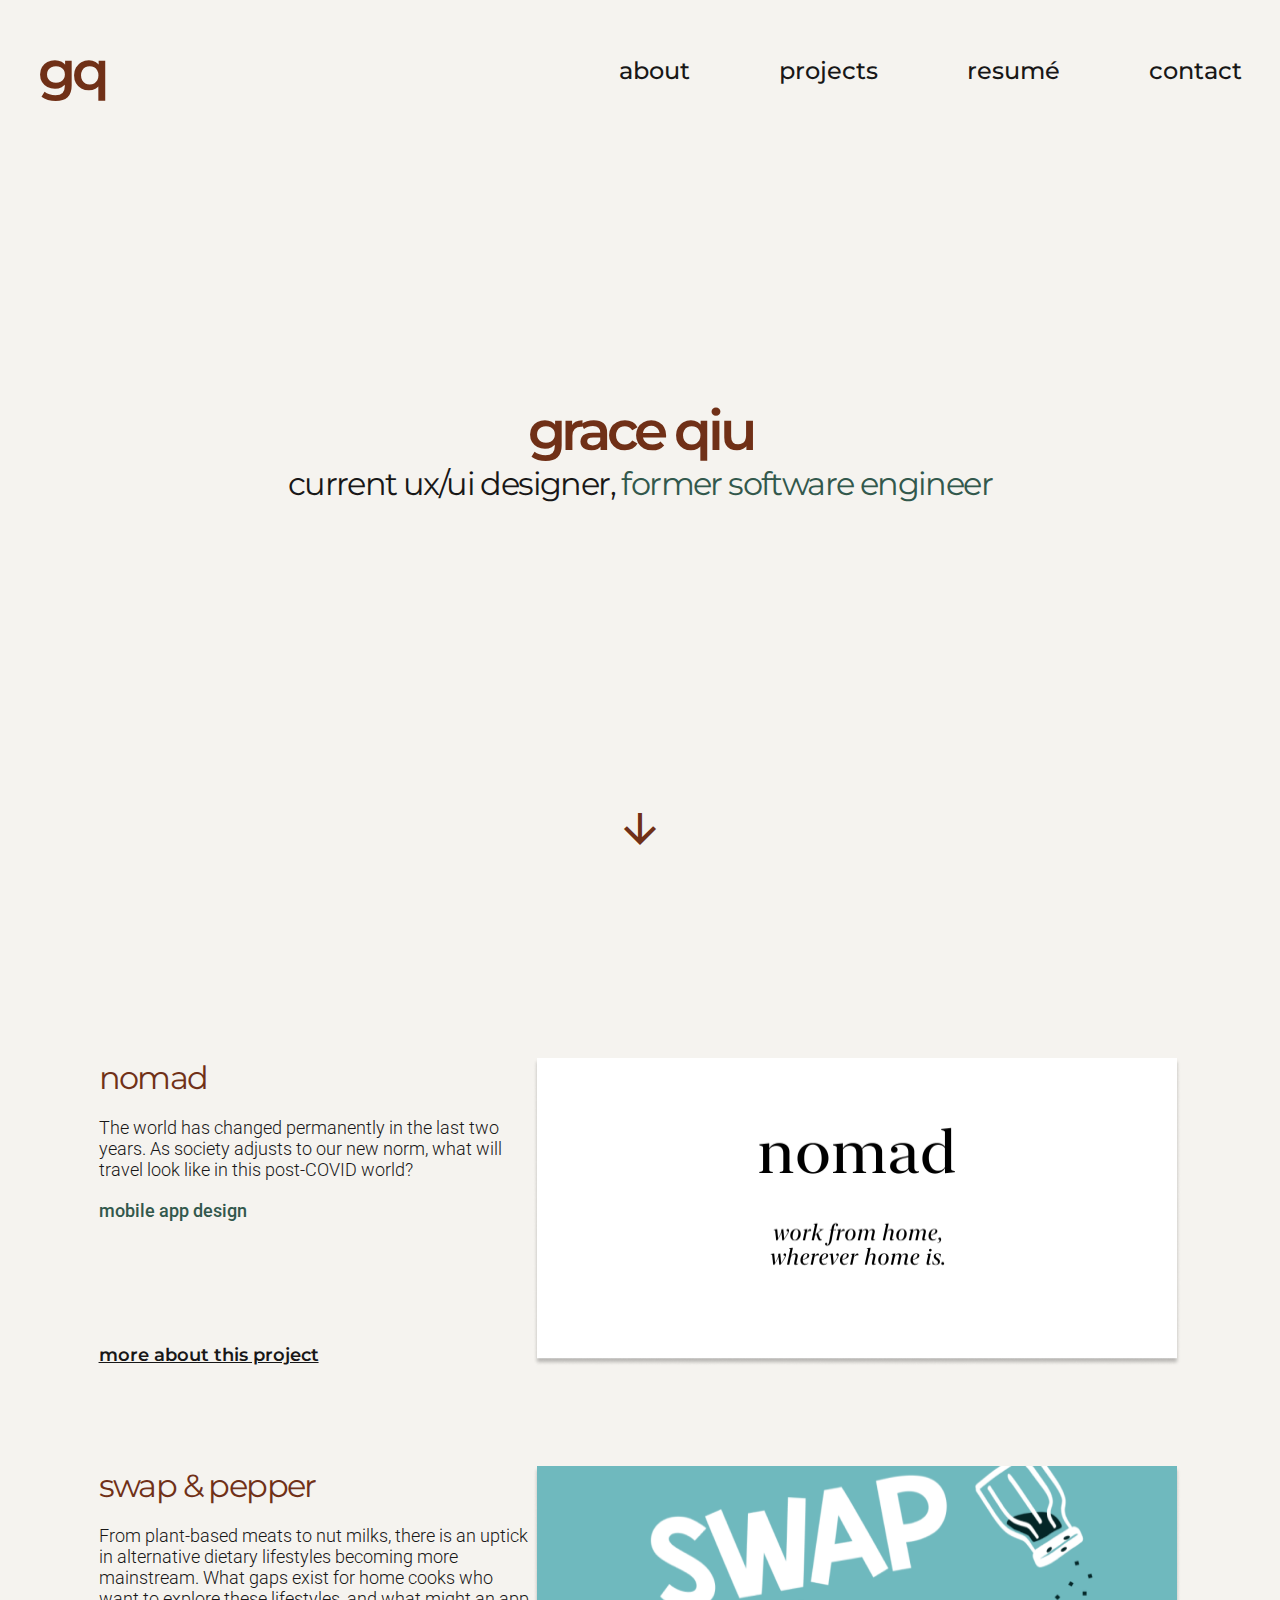
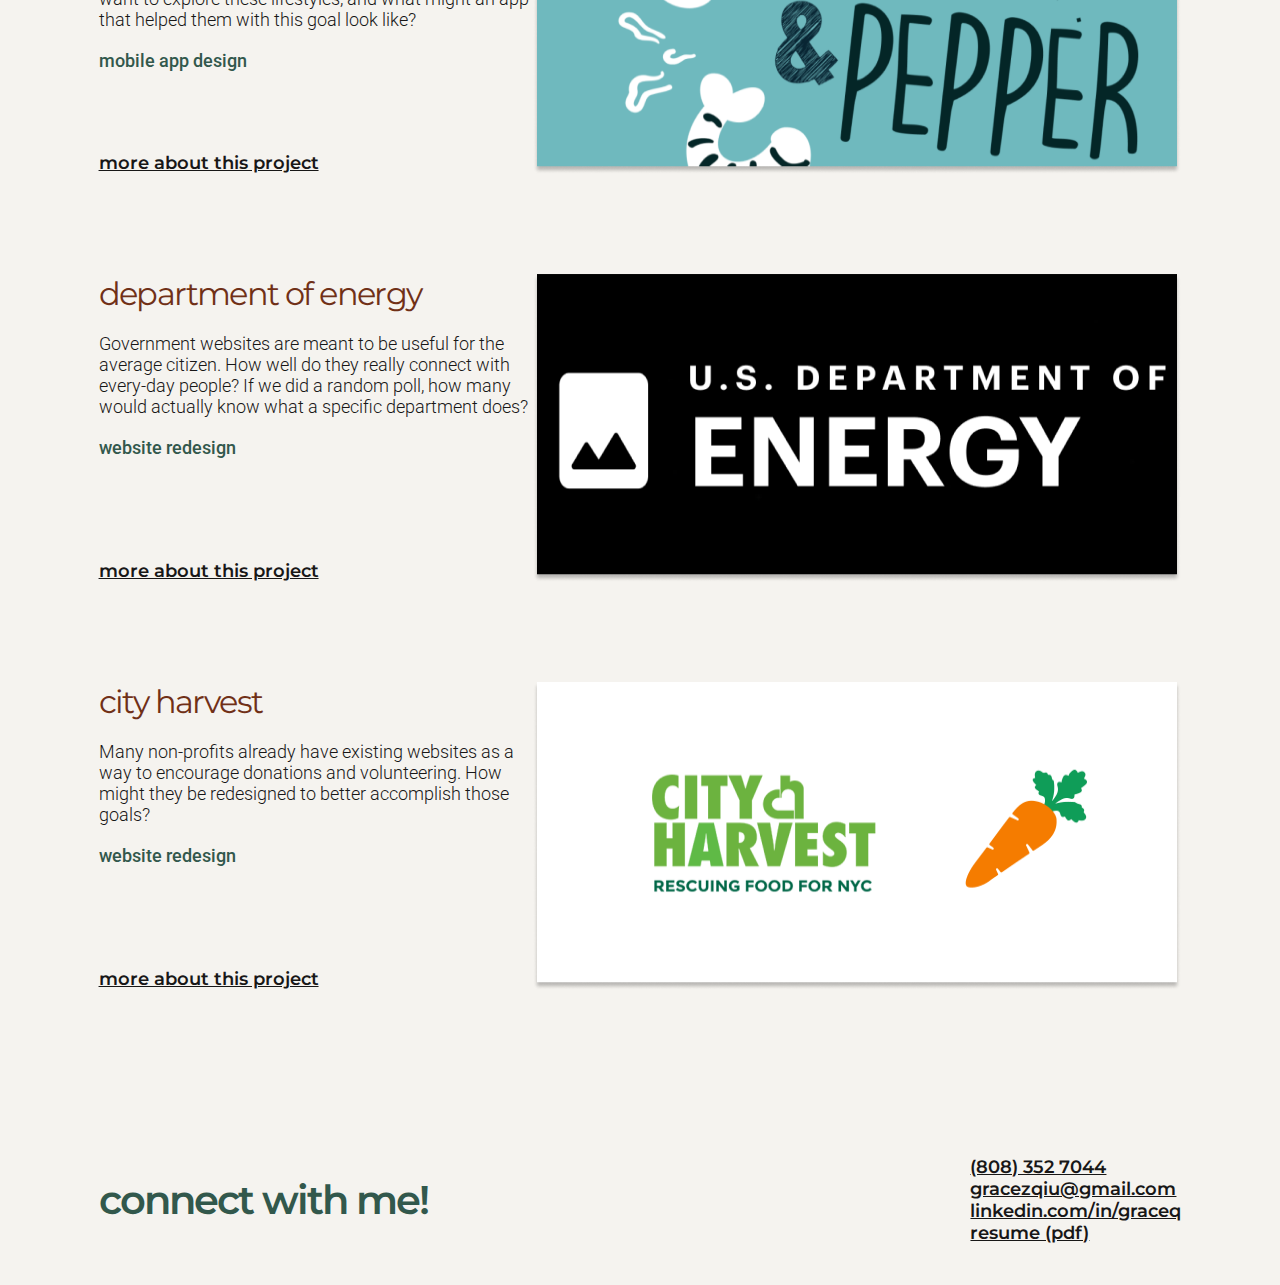
==== docs/index.html @ 5246bed5 "Updated footer with Resume link and enabled other links" ====
<!DOCTYPE html>
<html lang="en">

<html>
<head>
    <title>Grace Qiu's Portfolio</title>
    <link rel="preconnect" href="https://fonts.googleapis.com">
    <link rel="preconnect" href="https://fonts.gstatic.com" crossorigin>
    <link href="https://fonts.googleapis.com/css2?family=Montserrat:wght@400;500;600&family=Roboto:wght@300;500&display=swap" rel="stylesheet">
    <link href="https://fonts.googleapis.com/icon?family=Material+Icons" rel="stylesheet">
    <link rel="stylesheet" href="CSS/style.css">
</head>

<body>
    <header>
        <a href="index.html"><h1 class="altTextPrimary">gq</h1></a>
        <ul id="primaryNav">
            <li><a href="about.html">About</a></li>
            <li><a>Projects</a></li>
            <li><a>Resumé</a></li>
            <li><a>Contact</a></li>
        </ul>
    </header>

    <div id="container">
        <section class="fullPageSection" id="homeHero">
            <div class="absoluteCenteredContent">
                <h1 class="altTextPrimary">Grace Qiu</h1>
                <h2>Current UX/UI Designer,<span class="altTextSecondary"> Former Software Engineer</span></h2>
            </div>
            <a class="arrowLink" id="homeArrowLink" href="#projects">
                <span class="material-icons md-48">arrow_downward</span>
                <span class="arrowLinkText">see projects</span>
            </a>
        </section>

        <section id="projects">
            <div class="projectCard">
                <div class="projectText">
                    <div class="projectDesc">
                        <h2 class="altTextPrimary">Nomad</h2>
                        <p>The world has changed permanently in the last two years. As society adjusts to our new norm, what will travel look like in this post-COVID world?</p>
                        <p class="bodySubtext">Mobile App Design</p>
                    </div>
                    <a>More About This Project</a>
                </div>
                <img src="Images/Thumbnail-1.png">
            </div>

            <div class="projectCard">
                <div class="projectText">
                    <div class="projectDesc">
                        <h2 class="altTextPrimary">Swap & Pepper</h2>
                        <p>From plant-based meats to nut milks, there is an uptick in alternative dietary lifestyles becoming more mainstream. What gaps exist for home cooks who want to explore these lifestyles, and what might an app that helped them with this goal look like?</p>
                        <p class="bodySubtext">Mobile App Design</p>
                    </div>
                    <a>More About This Project</a>
                </div>
                <img src="Images/Thumbnail-2.png">
            </div>

            <div class="projectCard">
                <div class="projectText">
                    <div class="projectDesc">
                        <h2 class="altTextPrimary">Department of Energy</h2>
                        <p>Government websites are meant to be useful for the average citizen. How well do they really connect with every-day people? If we did a random poll, how many would actually know what a specific department does?</p>
                        <p class="bodySubtext">Website Redesign</p>
                    </div>
                    <a>More About This Project</a>
                </div>
                <img src="Images/Thumbnail-3.png">
            </div>

            <div class="projectCard">
                <div class="projectText">
                    <div class="projectDesc">
                        <h2 class="altTextPrimary">City Harvest</h2>
                        <p>Many non-profits already have existing websites as a way to encourage donations and volunteering. How might they be redesigned to better accomplish those goals?</p>
                        <p class="bodySubtext">Website Redesign</p>
                    </div>
                    <a>More About This Project</a>
                </div>
                <img src="Images/Thumbnail-4.png">
            </div>
        </section>

        <footer>
            <h1 class="altTextSecondary">Connect with me!</h1>
            <ul id="footerItems">
                <li><a href="tell:808-352-7044">(808) 352 7044</a></li>
                <li><a href="mailto:gracezqiu@gmail.com">gracezqiu@gmail.com</a></li>
                <li><a href="https://www.linkedin.com/in/graceq/">linkedin.com/in/graceq</a></li>
                <li><a href="https://drive.google.com/file/d/1WMXXKdgSUcQDiNePbiqGDJHjfOZGKWMv/view?usp=sharing">resume (pdf)</a></li>
            </ul>
        </footer>
    </div>
</body>
</html>
---- docs/CSS/style.css ----
/* Main */

:root {
    --background: #F5F3EF;
    --accentPrimary: #703017;
    --accentSecondary: #32584C;
    --textColor: #181717;
    --fontPrimary: 'Roboto', sans-serif;
    --fontSecondary: 'Montserrat', sans-serif;
}

body {
    margin: 2% 3%;
    background-color: var(--background);
}

#container {
    margin: 0% 5%;
}

* {
    scroll-behavior: smooth !important;
}

/* Text  */

h1, h2, p, a {
    color: var(--textColor);
    margin: 0;
}

h1, h2, a {
    font-family: var(--fontSecondary);
    text-transform: lowercase;
}

h1 {
    font-size: 55px;
    font-weight: 600;
    letter-spacing: -0.08em;
}

h2 {
    font-size: 32px;
    font-weight: 400;
    letter-spacing: -0.05em;
}

a {
    font-size: 18px;
    font-weight: 600;
    text-decoration: underline;
}

a:hover {
    color: var(--accentSecondary);
    text-decoration: none;
}

p {
    font-family: var(--fontPrimary);
    font-size: 18px;
    font-weight: 300;
}

ul {
    list-style-type: none;
}

.altTextPrimary {
    color: var(--accentPrimary);   
}

.altTextSecondary {
    color: var(--accentSecondary);   
}

.bodySubtext {
    color: var(--accentSecondary);
    font-weight: 500;
    text-transform: lowercase;
}

/* Arrow Links */

.arrowLink {
    display: flex;
    flex-direction: column-reverse;
    text-align: center;
    text-decoration: none;
    padding-bottom: 5%;
}

.arrowLink .arrowLinkText {
    font-size: 18px;
    font-weight: 600;
    text-decoration: underline;
    color: var(--accentSecondary);
    display: none;
}

.arrowLink .material-icons.md-48 { 
    font-size: 48px; 
    color: var(--accentPrimary);
}

.arrowLink .material-icons.md-48:hover {
    font-size: 36px; 
    color: var(--accentSecondary);
}

.arrowLink .material-icons.md-48:hover + .arrowLinkText {
    display: block;
}

/* Nav */

header {
    display: flex;
    flex-direction: row;
    justify-content: space-between;
    align-items: center;
    width: 100%;
    height: 10vh;
    background-color: var(--background);
    position: fixed;
    z-index: 1;
    top: 0;
    width: 94%;
    padding-top: 2%;
}

header h1:hover{
    color: var(--accentSecondary);
}

header a {
    text-decoration: none;
}

header #primaryNav {
    display: flex;
    flex-direction: row;
    align-items: center;
    justify-content: flex-end;
    gap: 25%;
}

header #primaryNav li a {
    font-size: 24px;
    font-weight: 500;
}

header #primaryNav li a:hover{
    color: var(--accentSecondary);
    text-decoration: underline;
}

/* Full Page Sections */

.fullPageSection {
    height: 98vh;
    display: flex;
    flex-direction: column-reverse; /* for arrow links to align bottom */
}

.fullPageSection .absoluteCenteredContent {
    position: absolute;
    top: 50%;
    left: 50%;
    transform: translate(-50%, -50%);
    width: 84%;
}

/* Home: Hero */

#homeHero {
    text-align: center;
}

/* Home: Projects */

#projects {
    display: flex;
    flex-direction: column;
    gap: 100px;
    padding: 150px 0px 150px 0px;
}

#projects .projectCard {
    display: flex;
    height: 308px;
}

#projects .projectCard .projectText {
    display: flex;
    flex-direction: column;
    justify-content: space-between;
}

#projects .projectCard .projectText .projectDesc {
    display: flex;
    flex-direction: column;
    gap: 20px;
}

#projects .projectCard .projectText .projectDesc .subtext{
    font-size: 14px;
    margin: 0;
}

/* About: Hero */

#aboutHero .absoluteCenteredContent {
    display: flex;
    align-items: center;
    gap: 2%;
}

#aboutHero .absoluteCenteredContent #aboutText{
    height: 410px;
    display: flex;
    flex-direction: column;
    justify-content: space-between;
}

#aboutHero .absoluteCenteredContent img {
    width: 481px;
    height: 410px;
    object-fit: cover;
}

#aboutHero .absoluteCenteredContent #skillsGrid {
    display: grid;
    grid-template-areas: 
    "skillType skillDetails"
    "skillType skillDetails"
    "skillType skillDetails";
    column-gap: 110px;
    row-gap: 10px;
}

#aboutHero .absoluteCenteredContent #skillsGrid p {
    text-transform: lowercase;
}

/* About: Background */

#aboutBackground .absoluteCenteredContent {
    top: 150%;
    text-align: center;
    display: flex;
    flex-direction: column;
    gap: 50px;
}

#aboutBackground .absoluteCenteredContent #backgroundTitle {
    display: flex;
    justify-content: space-between;
}

/* Footer  */

footer {
    width: 100%;
    display: flex;
    flex-direction: row;
    justify-content: space-between;
    align-items: center;
}

footer h1 {
    font-family: var(--fontSecondary);
    font-size: 40px;
    font-weight: 600;
    letter-spacing: -0.05em;
}

#footerItems {
    display: flex;
    flex-direction: column;
    justify-content: center;
    list-style-type: none;
}
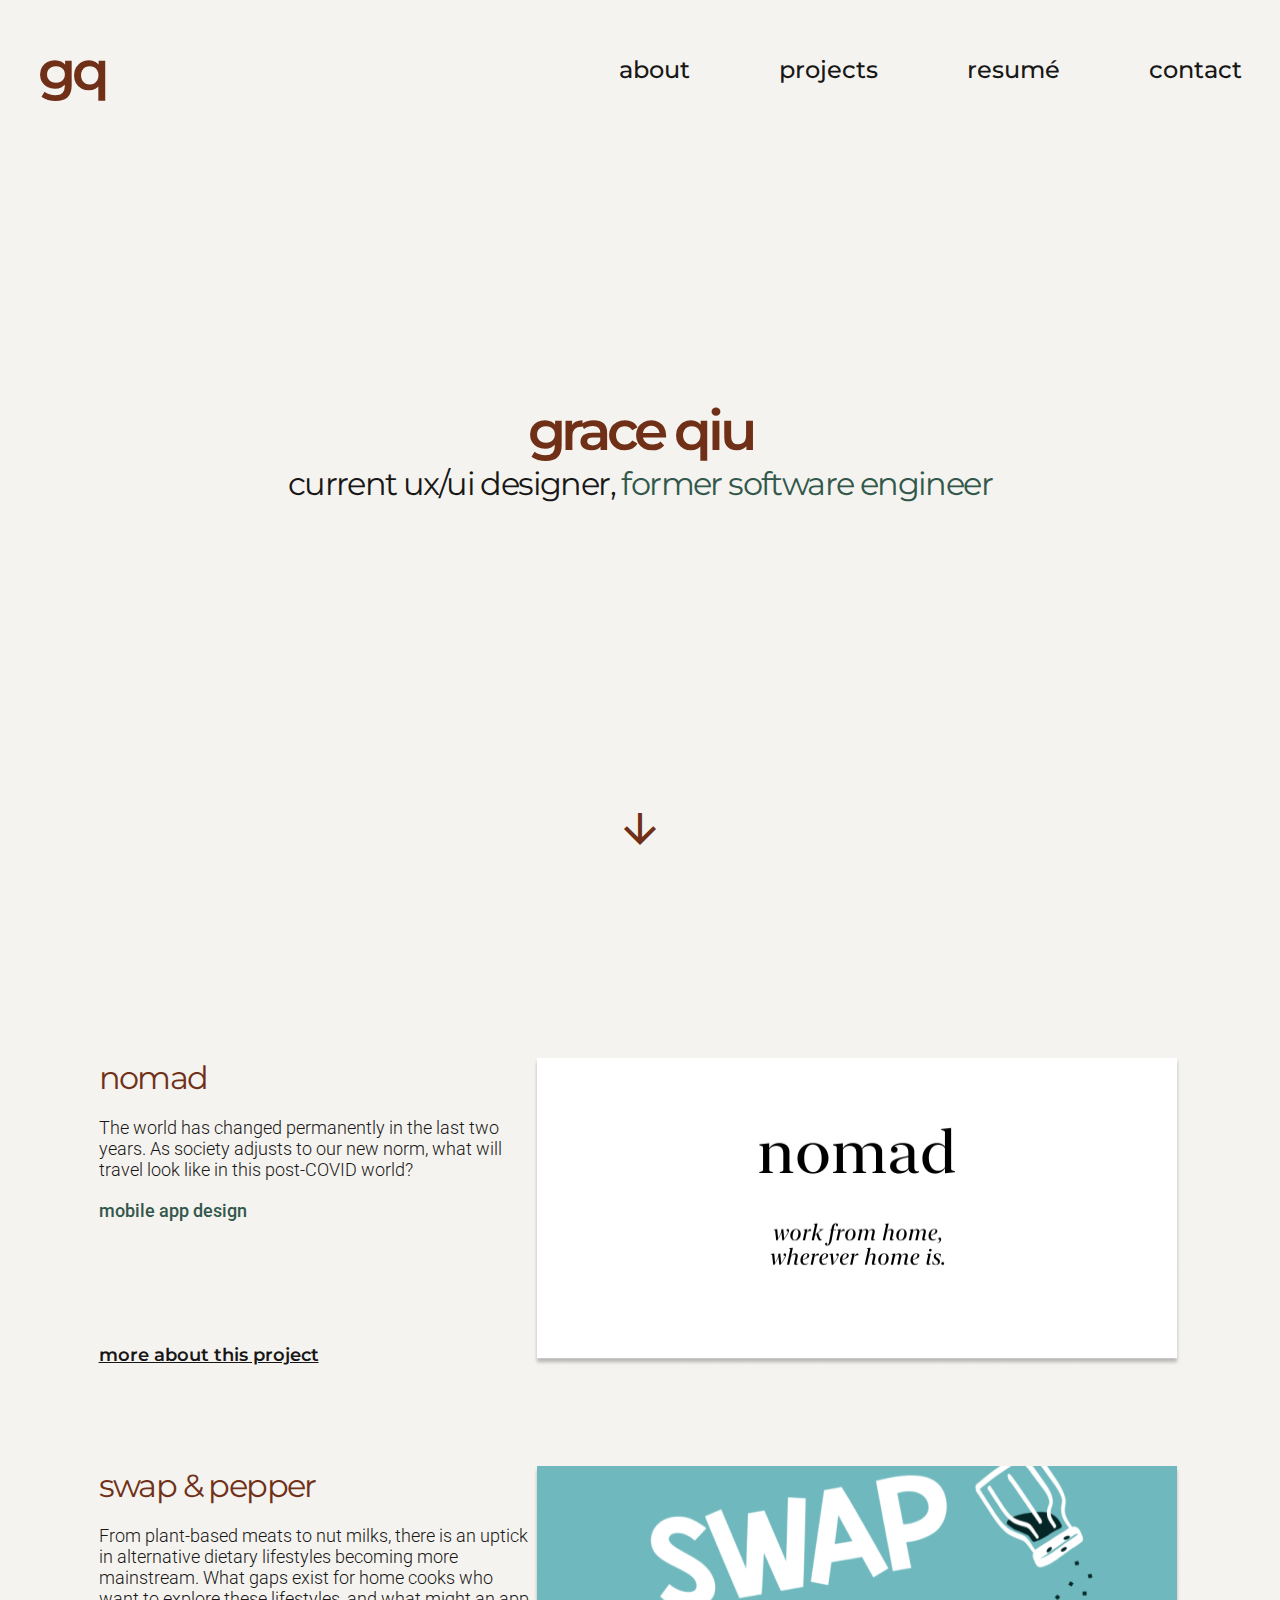
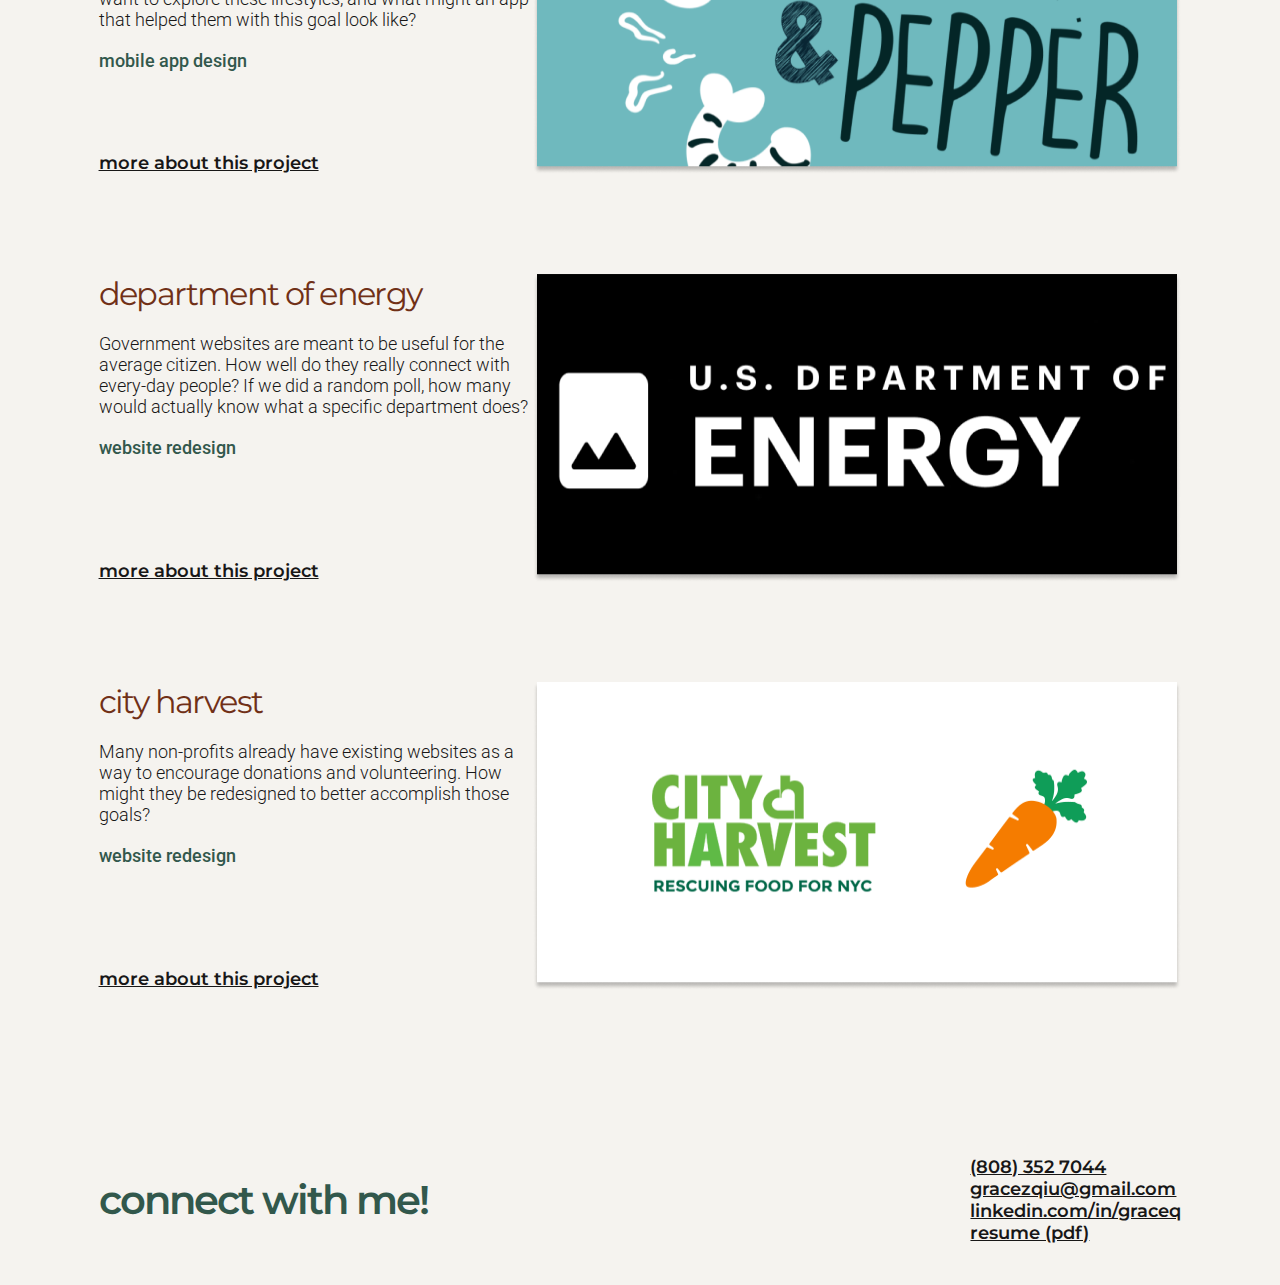
==== commit 417d9d99: "Added cool underline effect" ====
--- a/docs/index.html
+++ b/docs/index.html
@@ -13,12 +13,20 @@
 
 <body>
     <header>
-        <a href="index.html"><h1 class="altTextPrimary">gq</h1></a>
+        <a href="index.html"><h1 id="logo" class="altTextPrimary">gq</h1></a>
         <ul id="primaryNav">
-            <li><a href="about.html">About</a></li>
-            <li><a>Projects</a></li>
-            <li><a>Resumé</a></li>
-            <li><a>Contact</a></li>
+            <li class="underlineHover"><a href="about.html">About</a></li>
+            <li id="primaryNavProjects">
+                <a id="secondaryNavToggle" class="underlineHover">Projects</a>
+                <ul id="secondaryNav">
+                    <li class="underlineHover"><a><span>01/</span><span>nomad</span></a></li>
+                    <li class="underlineHover"><a><span>02/</span><span>swap & pepper</span></a></li>
+                    <li class="underlineHover"><a><span>03/</span><span>department of energy</span></a></li>
+                    <li class="underlineHover"><a><span>04/</span><span>city harvest</span></a></li>
+                </ul>
+            </li>
+            <li class="underlineHover"><a>Resumé</a></li>
+            <li class="underlineHover"><a>Contact</a></li>
         </ul>
     </header>
 
@@ -94,5 +102,8 @@
             </ul>
         </footer>
     </div>
+
+    <script src="https://ajax.googleapis.com/ajax/libs/jquery/3.4.1/jquery.min.js"></script>
+    <script src="js/style.js" type="text/javascript"></script>
 </body>
 </html>--- a/docs/CSS/style.css
+++ b/docs/CSS/style.css
@@ -12,6 +12,7 @@
 body {
     margin: 2% 3%;
     background-color: var(--background);
+    display: none;
 }
 
 #container {
@@ -20,6 +21,25 @@
 
 * {
     scroll-behavior: smooth !important;
+}
+
+/* Special Effects */
+
+.underlineHover {
+    display: inline-block;
+    padding-bottom:2px;
+    background-image: linear-gradient(var(--accentSecondary), var(--accentSecondary));
+    background-position: 0 100%; 
+    background-size: 0% 2px;
+    background-repeat: no-repeat;
+    transition:
+      background-size 0.3s,
+      background-position 0s 0.3s;
+}
+  
+.underlineHover:hover {
+background-position: 100% 100%;
+background-size: 100% 2px;
 }
 
 /* Text  */
@@ -50,6 +70,7 @@
     font-size: 18px;
     font-weight: 600;
     text-decoration: underline;
+    cursor: pointer;
 }
 
 a:hover {
@@ -113,7 +134,11 @@
     display: block;
 }
 
-/* Nav */
+/* Primary Nav */
+
+header #logoActive {
+    display: none;
+}
 
 header {
     display: flex;
@@ -128,10 +153,7 @@
     top: 0;
     width: 94%;
     padding-top: 2%;
-}
-
-header h1:hover{
-    color: var(--accentSecondary);
+    padding-bottom: 2%;
 }
 
 header a {
@@ -151,9 +173,36 @@
     font-weight: 500;
 }
 
-header #primaryNav li a:hover{
-    color: var(--accentSecondary);
-    text-decoration: underline;
+/* Secondary Nav */
+
+header #primaryNav #primaryNavProjects {
+    position: relative;
+}
+
+header #primaryNav #primaryNavProjects #secondaryNavToggle {
+    transition: 0.3s;
+}
+
+header #primaryNav #primaryNavProjects #secondaryNav {
+    position: absolute;
+    transform: translate(-40%, 10%);
+    width: 400px;
+    padding: 0;
+    background-color: var(--background);
+    display: flex;
+    flex-direction: column;
+    justify-content: space-between;
+}
+
+header #primaryNav #primaryNavProjects #secondaryNav li {
+    margin: 20px 20px;
+}
+
+header #primaryNav #primaryNavProjects #secondaryNav li a {
+    font-size: 20px;
+    font-weight: 500;
+    display: flex;
+    justify-content: space-between;
 }
 
 /* Full Page Sections */
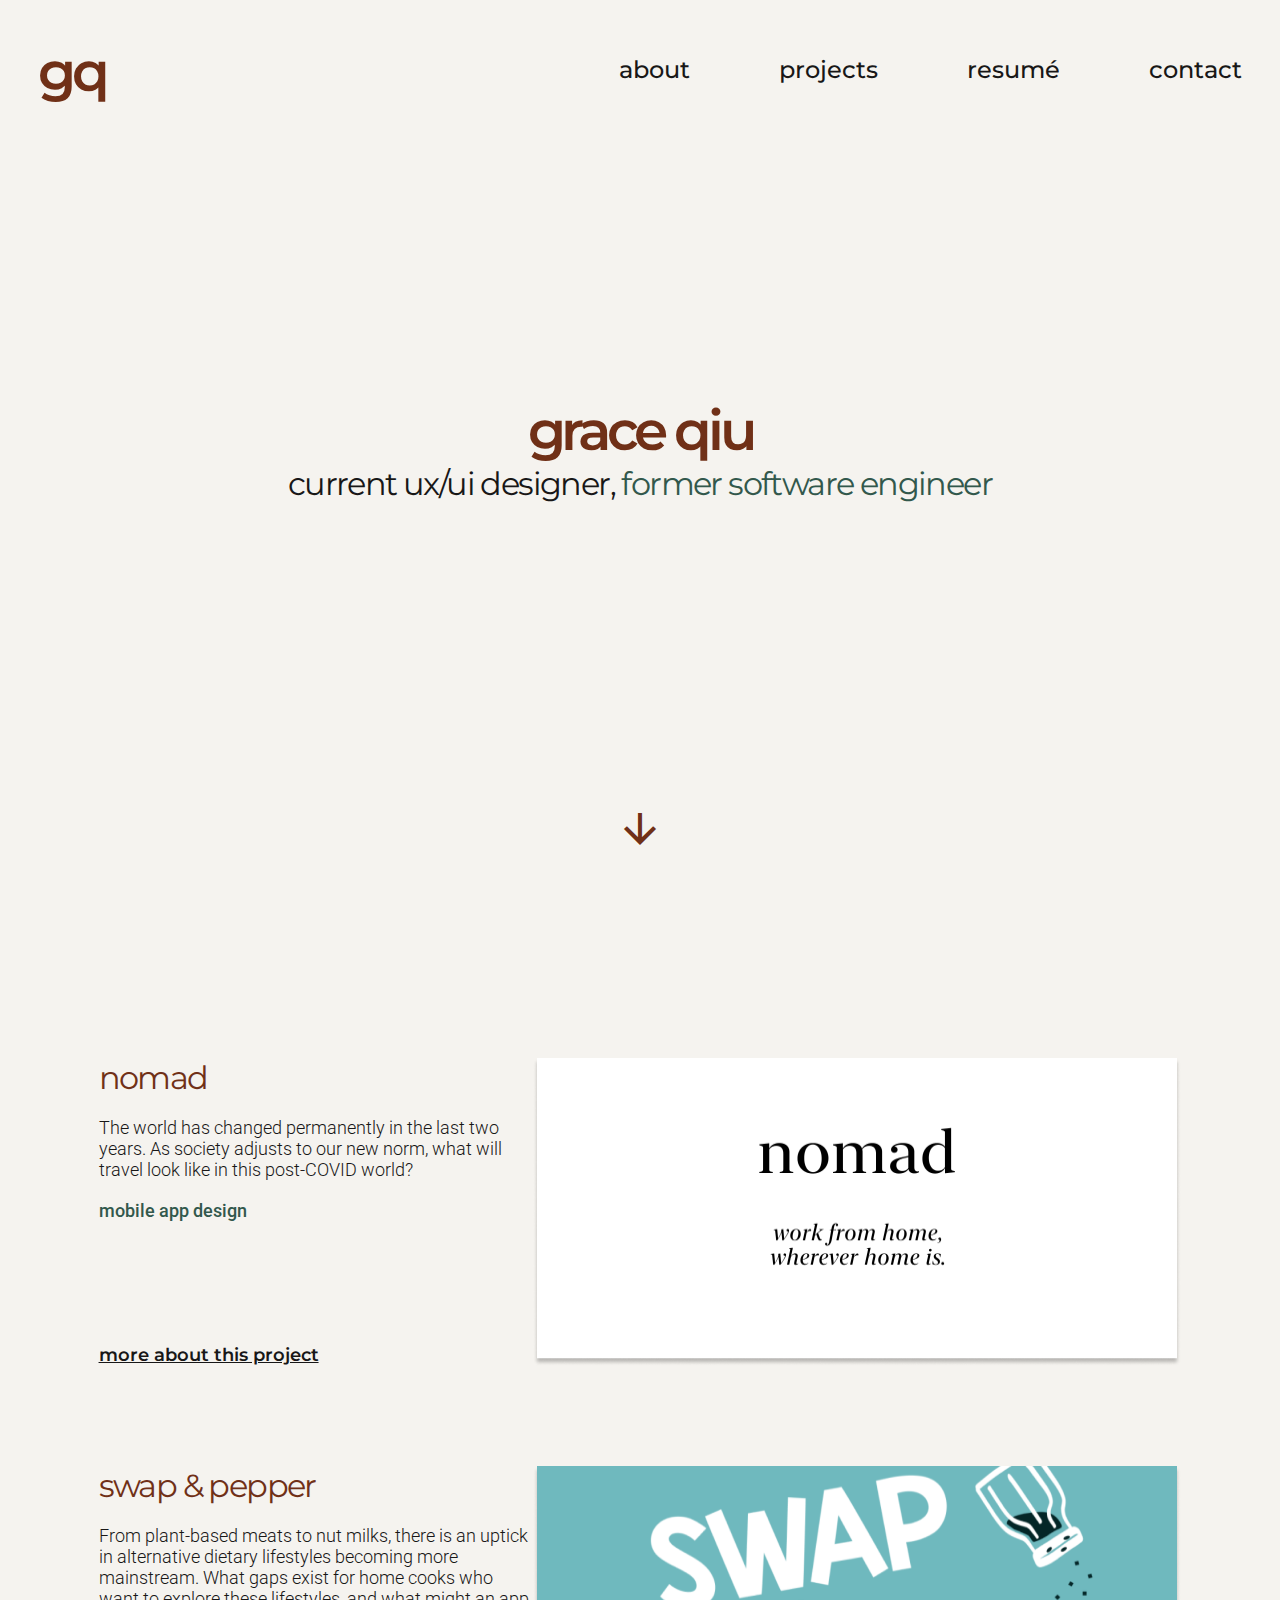
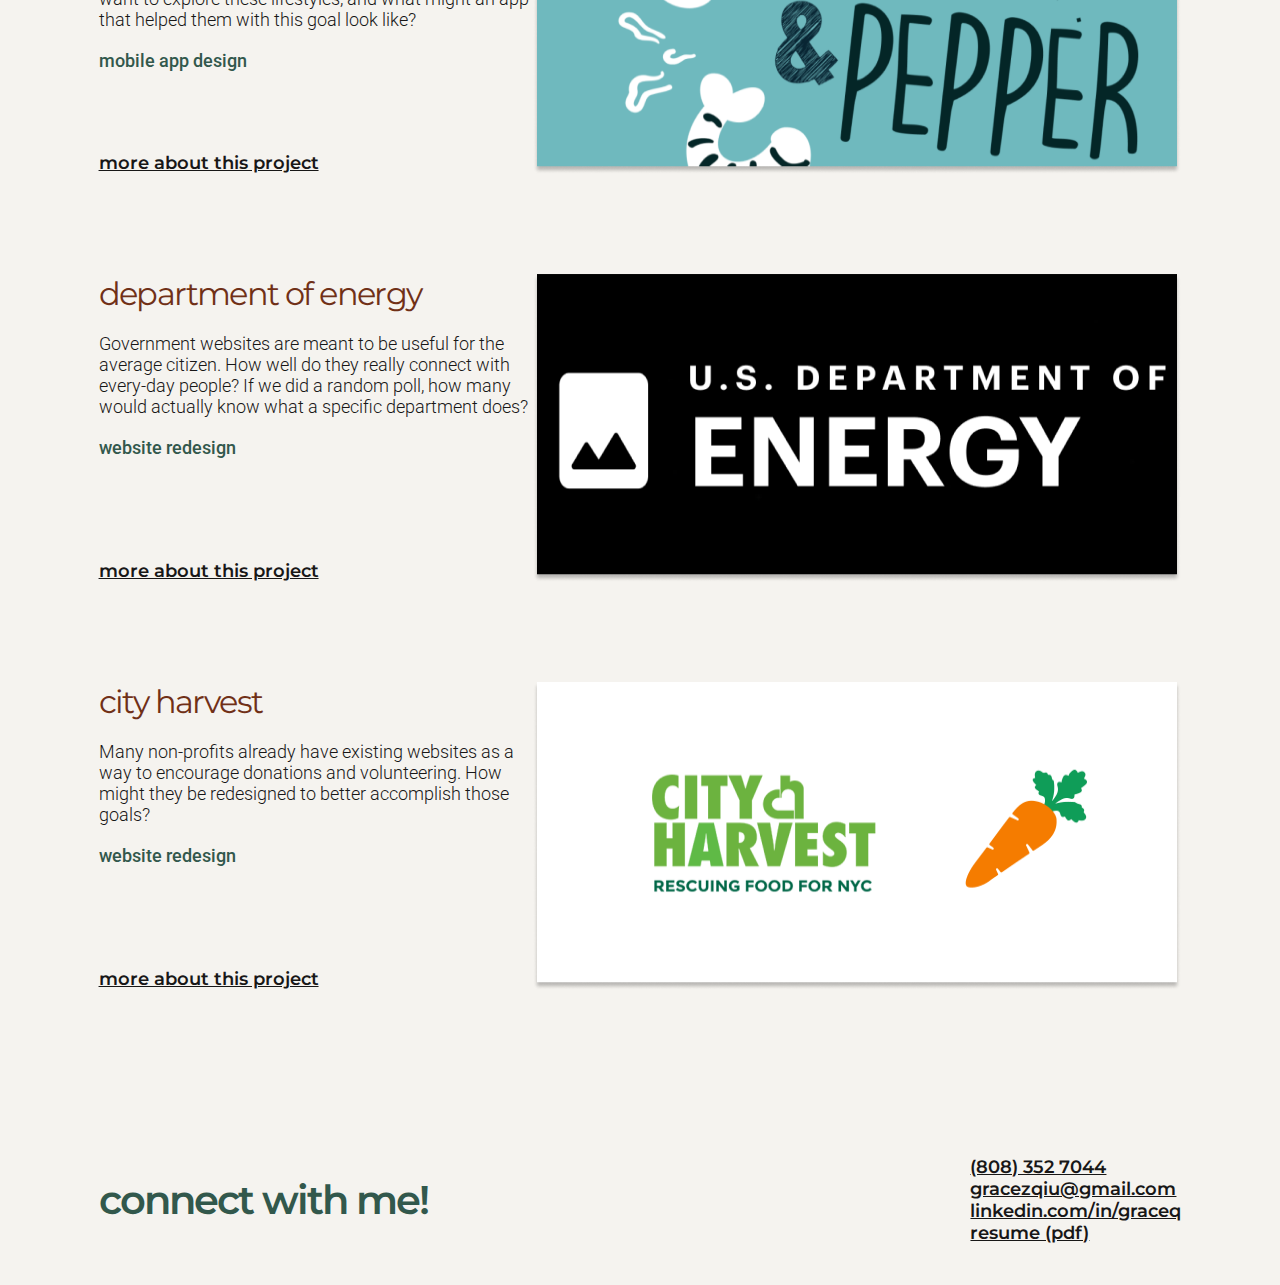
==== commit 9d34b515: "Fixed logo animation" ====
--- a/docs/index.html
+++ b/docs/index.html
@@ -13,7 +13,10 @@
 
 <body>
     <header>
-        <a href="index.html"><h1 id="logo" class="altTextPrimary">gq</h1></a>
+        <a id="logo" href="index.html">
+            <h1 id="logoInactive" class="altTextPrimary">gq</h1>
+            <h1 id="logoActive" class="altTextSecondary">graceqiu</h1>
+        </a>
         <ul id="primaryNav">
             <li class="underlineHover"><a href="about.html">About</a></li>
             <li id="primaryNavProjects">
--- a/docs/CSS/style.css
+++ b/docs/CSS/style.css
@@ -136,10 +136,6 @@
 
 /* Primary Nav */
 
-header #logoActive {
-    display: none;
-}
-
 header {
     display: flex;
     flex-direction: row;
@@ -156,6 +152,15 @@
     padding-bottom: 2%;
 }
 
+header #logo {
+    position: relative;
+}
+
+header #logo h1 {
+    position: absolute;
+    transform: translate(0, -50%);
+}
+
 header a {
     text-decoration: none;
 }
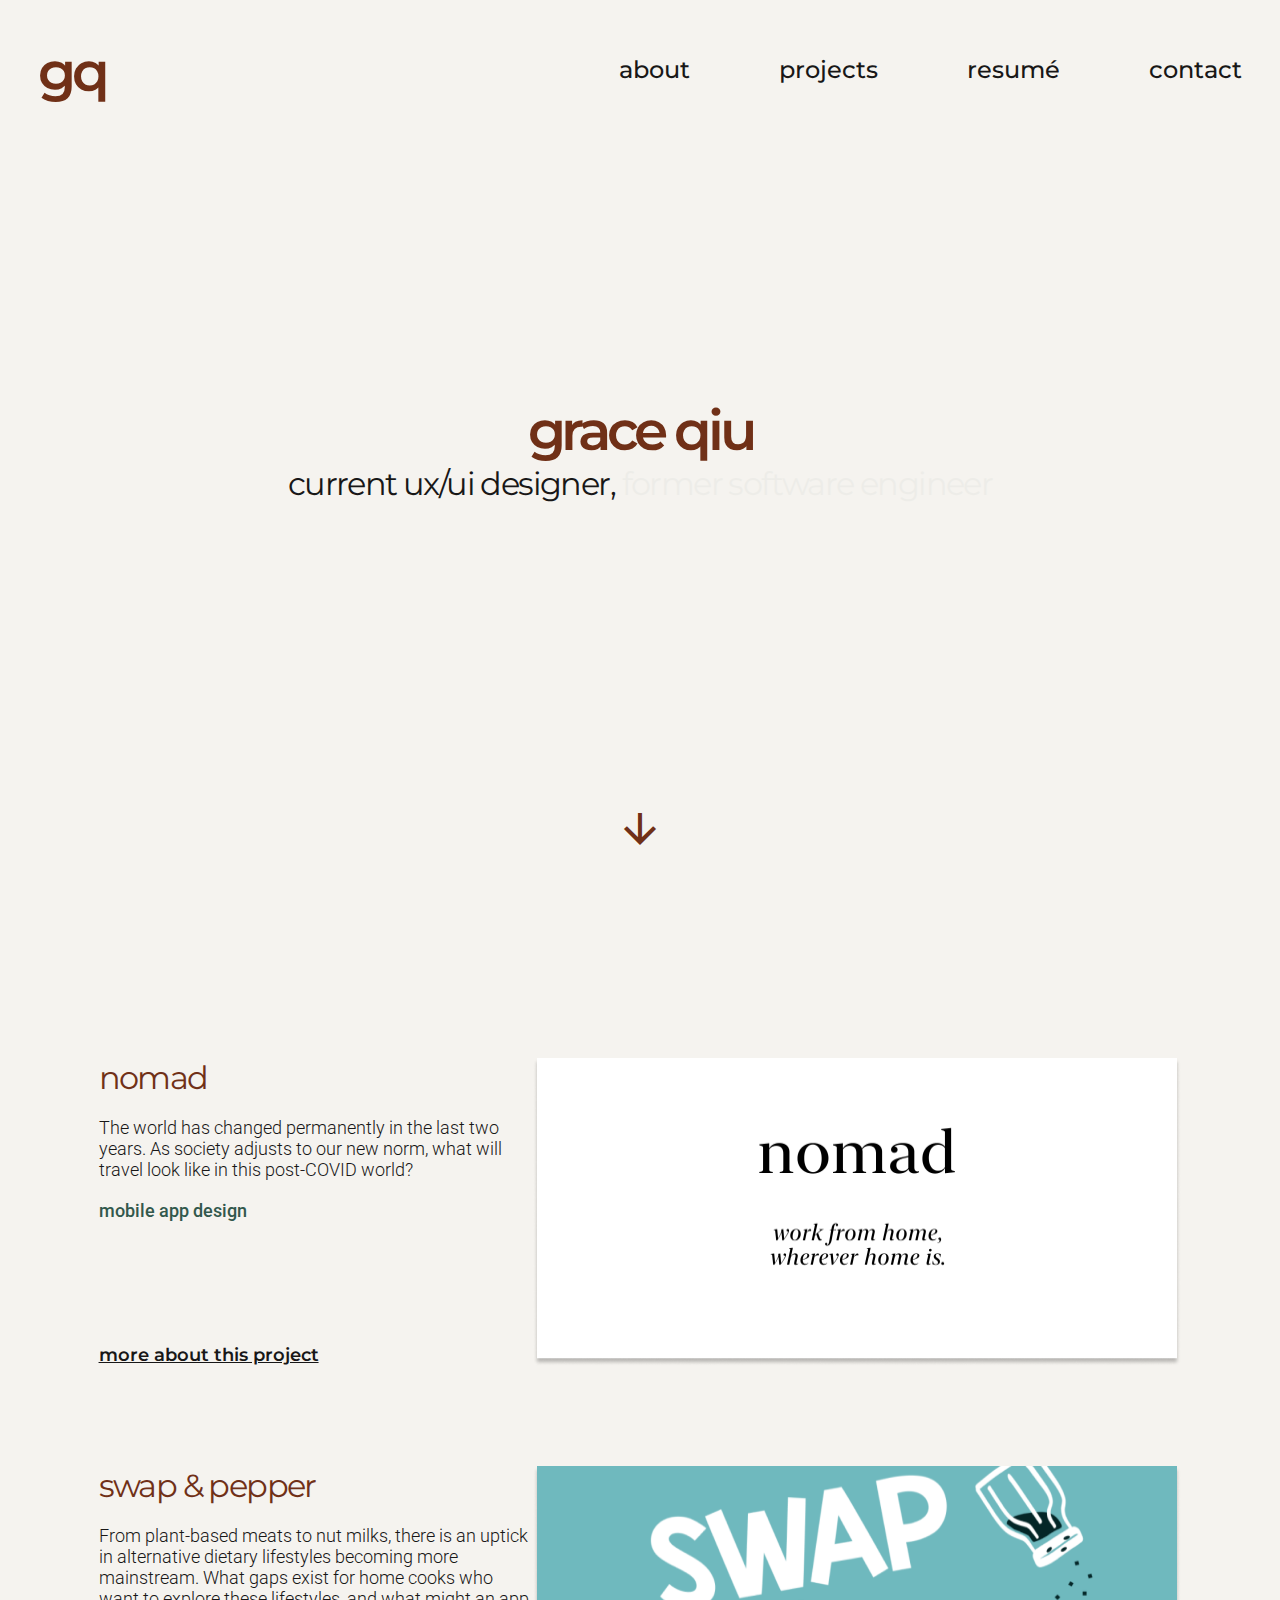
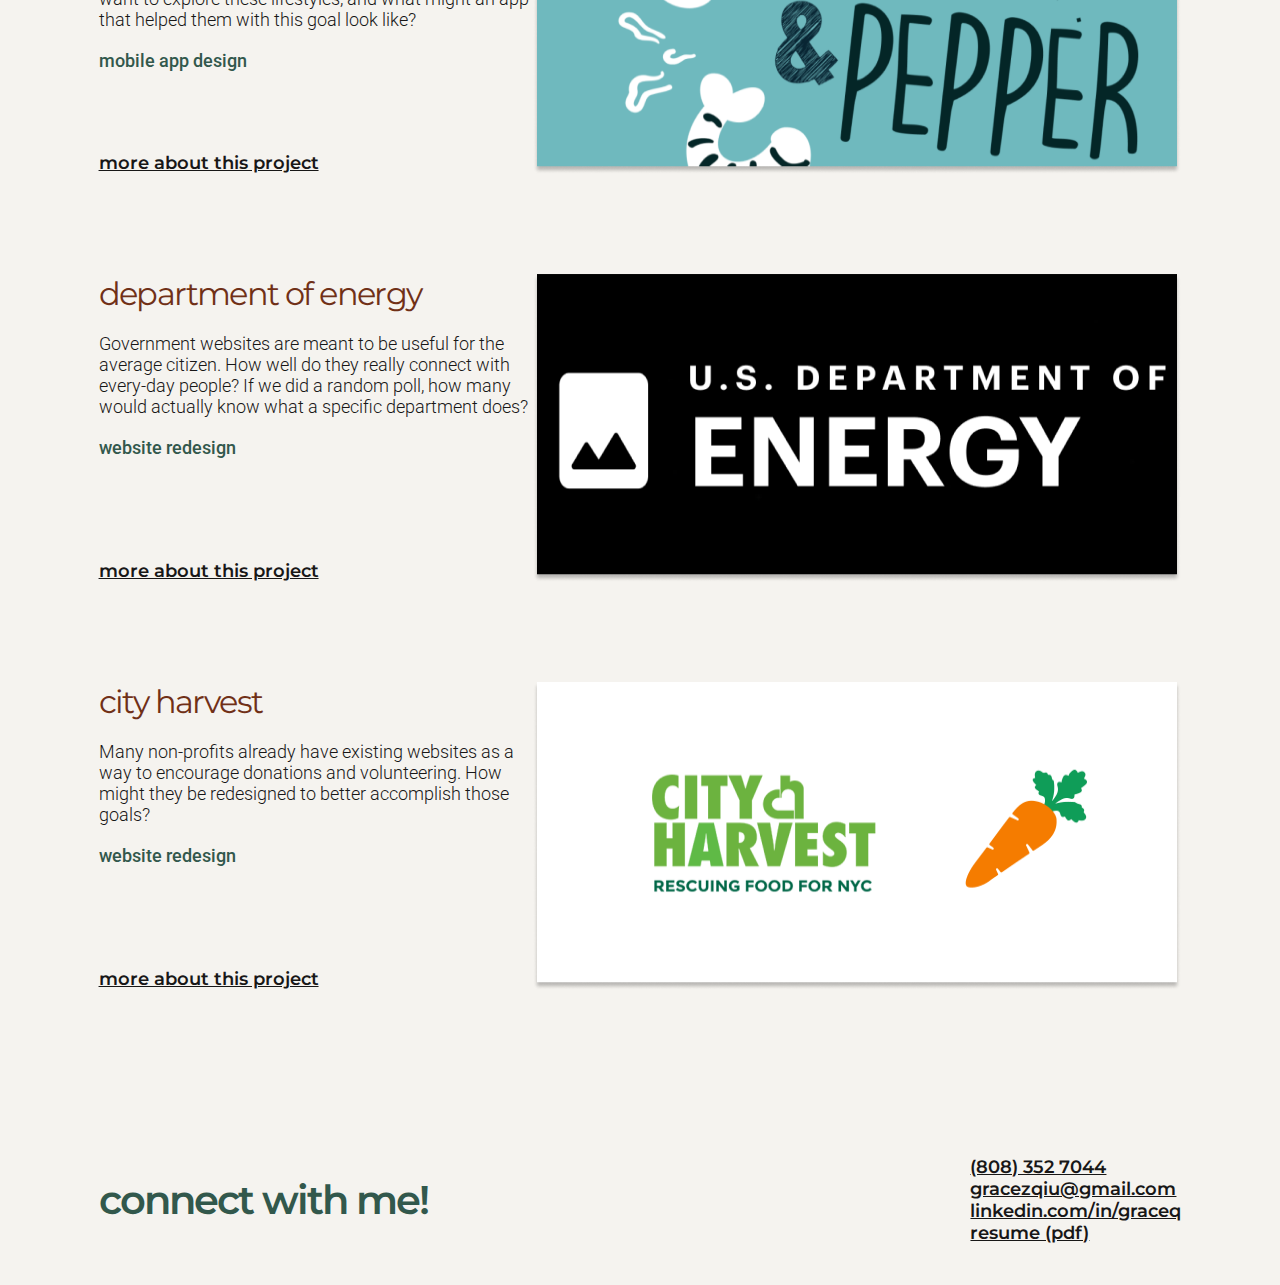
==== commit 20209148: "Added text animation homeHero" ====
--- a/docs/index.html
+++ b/docs/index.html
@@ -37,7 +37,9 @@
         <section class="fullPageSection" id="homeHero">
             <div class="absoluteCenteredContent">
                 <h1 class="altTextPrimary">Grace Qiu</h1>
-                <h2>Current UX/UI Designer,<span class="altTextSecondary"> Former Software Engineer</span></h2>
+                <h2>Current UX/UI Designer,
+                    <span id="homeHeroAltText" class="altTextSecondary"> Former Software Engineer</span>
+                </h2>
             </div>
             <a class="arrowLink" id="homeArrowLink" href="#projects">
                 <span class="material-icons md-48">arrow_downward</span>
--- a/docs/CSS/style.css
+++ b/docs/CSS/style.css
@@ -232,6 +232,10 @@
     text-align: center;
 }
 
+#homeHero #homeHeroAltText {
+    opacity: 0;
+}
+
 /* Home: Projects */
 
 #projects {
